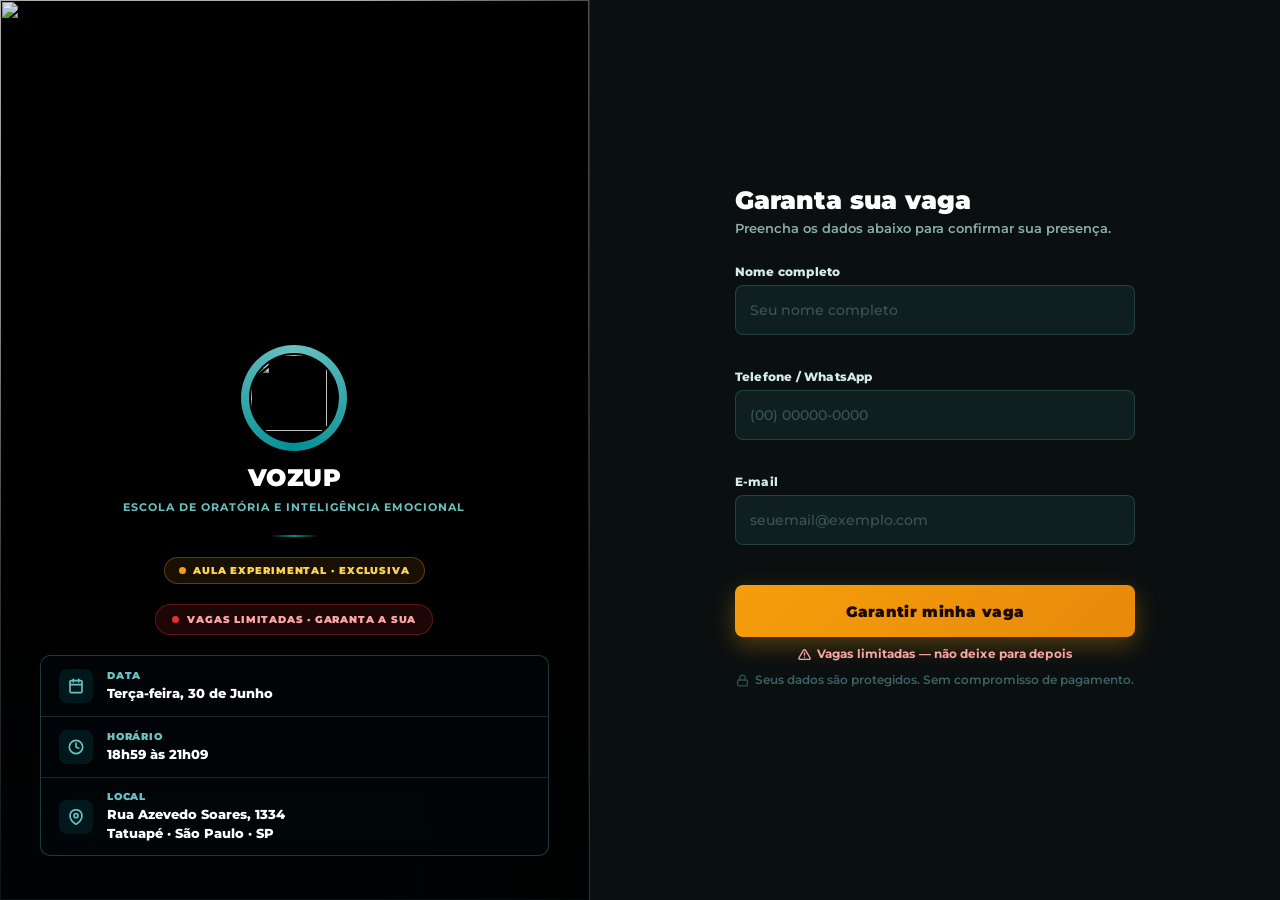
==== index.html @ 1a7ec714 "fix: update domain to vozup-fala.vercel.app in all pages" ====
<!DOCTYPE html>
<html lang="pt-BR">
<head>
  <meta charset="UTF-8" />
  <meta name="viewport" content="width=device-width, initial-scale=1.0" />
  <title>Aula Experimental VOZUP · 30 de Junho</title>
  <meta name="description" content="Garanta sua vaga na aula experimental exclusiva da VOZUP Escola de Oratória. Terça-feira, 30 de Junho · 18h59 às 21h09. Vagas limitadas!" />

  <!-- Open Graph / WhatsApp preview -->
  <meta property="og:type" content="website" />
  <meta property="og:url" content="https://vozup-fala.vercel.app/" />
  <meta property="og:title" content="🎤 Aula Experimental VOZUP · 30 de Junho" />
  <meta property="og:description" content="Vagas limitadas! Terça-feira, 30 de Junho · 18h59 às 21h09 · Rua Azevedo Soares, 1334 — Tatuapé, SP. Garanta sua vaga agora." />
  <meta property="og:image" content="https://vozup-fala.vercel.app/img/fachada.png" />
  <meta property="og:image:type" content="image/png" />
  <meta property="og:image:alt" content="Aula Experimental VOZUP — Escola de Oratória e Inteligência Emocional" />
  <meta property="og:locale" content="pt_BR" />
  <meta property="og:site_name" content="VOZUP" />

  <!-- Twitter Card (WhatsApp também usa) -->
  <meta name="twitter:card" content="summary_large_image" />
  <meta name="twitter:title" content="🎤 Aula Experimental VOZUP · 30 de Junho" />
  <meta name="twitter:description" content="Vagas limitadas! Garanta sua vaga agora." />
  <meta name="twitter:image" content="https://vozup-fala.vercel.app/img/fachada.png" />

  <link rel="icon" href="img/vozup-logo.jpeg" />
  <link rel="apple-touch-icon" href="img/vozup-logo.jpeg" />
  <meta name="theme-color" content="#000000" />
  <link rel="preconnect" href="https://fonts.googleapis.com">
  <link rel="preconnect" href="https://fonts.gstatic.com" crossorigin>
  <link href="https://fonts.googleapis.com/css2?family=Montserrat:wght@400;500;600;700;800;900&display=swap" rel="stylesheet">
  <style>
    :root{
      --primary:#018E95;
      --primary-dark:#007881;
      --primary-light:#6AC1C1;
      --line:rgba(106,193,193,.2);
      --gold:#f59e0b;
      --gold-light:#fcd34d;
      --danger:#e03131;
    }

    *{box-sizing:border-box;-webkit-font-smoothing:antialiased;margin:0;padding:0}

    html,body{height:100%}

    body{
      font-family:'Montserrat',system-ui,-apple-system,'Segoe UI',Roboto,Arial,sans-serif;
      background:#000;
      color:#fff;
      display:flex;
      align-items:stretch;
      min-height:100vh;
    }

    /* ── LEFT PANEL ─────────────────────────────── */
    .panel-left{
      flex:0 0 46%;
      display:flex;
      flex-direction:column;
      align-items:center;
      justify-content:flex-end;
      gap:20px;
      padding:40px 40px 44px;
      position:relative;
      overflow:hidden;
      background:#000;
    }
    .panel-left .bg-photo{
      position:absolute;
      inset:0;
      width:100%;
      height:100%;
      object-fit:cover;
      object-position:center top;
      display:block;
      z-index:0;
    }
    .bg-photo--1{
      animation:fade1 12s ease-in-out infinite;
    }
    .bg-photo--2{
      animation:fade2 12s ease-in-out infinite;
    }
    @keyframes fade1{
      0%,45%{opacity:1}
      55%,100%{opacity:0}
    }
    @keyframes fade2{
      0%,45%{opacity:0}
      55%,100%{opacity:1}
    }
    .panel-left:before{
      content:"";
      position:absolute;
      inset:0;
      z-index:1;
      background:linear-gradient(
        to bottom,
        rgba(0,0,0,.10) 0%,
        rgba(0,0,0,.30) 35%,
        rgba(0,0,0,.72) 65%,
        rgba(0,4,5,.92) 100%
      );
      pointer-events:none;
    }
    .panel-left:after{
      content:"";
      position:absolute;
      inset:0;
      z-index:1;
      background:linear-gradient(
        to right,
        transparent 60%,
        rgba(0,0,0,.55) 100%
      );
      pointer-events:none;
    }
    .panel-left>*{position:relative;z-index:2}

    /* Logo circular */
    .logo-wrap{
      position:relative;
      width:96px;
      height:96px;
      flex-shrink:0;
    }
    .logo-ring{
      position:absolute;
      inset:-5px;
      border-radius:50%;
      background:conic-gradient(var(--primary-light),var(--primary),var(--primary-light));
      animation:spin 8s linear infinite;
    }
    @keyframes spin{to{transform:rotate(360deg)}}
    .logo-bg{
      position:absolute;
      inset:3px;
      border-radius:50%;
      background:#000;
      z-index:1;
    }
    .logo-img{
      position:absolute;
      inset:5px;
      border-radius:50%;
      object-fit:cover;
      width:calc(100% - 10px);
      height:calc(100% - 10px);
      z-index:2;
      display:block;
    }

    /* School name */
    .school-name{
      text-align:center;
    }
    .school-name h1{
      font-size:1.5rem;
      font-weight:900;
      letter-spacing:.5px;
      color:#fff;
      line-height:1;
      margin-bottom:6px;
      text-shadow:0 2px 12px rgba(0,0,0,.8);
    }
    .school-name span{
      font-size:.7rem;
      font-weight:700;
      color:var(--primary-light);
      text-transform:uppercase;
      letter-spacing:1px;
      text-shadow:0 1px 6px rgba(0,0,0,.9);
    }

    /* Divider */
    .divider{
      width:48px;
      height:2px;
      background:linear-gradient(90deg,transparent,var(--primary),transparent);
    }

    /* Event badge */
    .event-badge{
      display:inline-flex;
      align-items:center;
      gap:7px;
      padding:6px 14px;
      border:1px solid rgba(245,158,11,.32);
      border-radius:999px;
      background:rgba(245,158,11,.10);
      color:var(--gold-light);
      font-size:.64rem;
      font-weight:900;
      letter-spacing:.9px;
      text-transform:uppercase;
    }
    .event-badge:before{
      content:"";
      width:7px;height:7px;
      border-radius:50%;
      background:var(--gold);
      flex-shrink:0;
    }

    /* Event details list */
    .event-details{
      width:100%;
      display:flex;
      flex-direction:column;
      gap:0;
      border:1px solid rgba(106,193,193,.28);
      border-radius:10px;
      overflow:hidden;
      background:rgba(0,8,10,.62);
      backdrop-filter:blur(12px);
      -webkit-backdrop-filter:blur(12px);
    }
    .event-row{
      display:flex;
      align-items:center;
      gap:14px;
      padding:13px 18px;
      border-bottom:1px solid var(--line);
    }
    .event-row:last-child{border-bottom:0}
    .event-icon{
      width:34px;height:34px;
      border-radius:8px;
      background:rgba(1,142,149,.15);
      display:grid;
      place-items:center;
      flex-shrink:0;
      color:var(--primary-light);
    }
    .event-row-text small{
      display:block;
      color:var(--primary-light);
      font-size:.6rem;
      font-weight:900;
      text-transform:uppercase;
      letter-spacing:.8px;
      margin-bottom:2px;
    }
    .event-row-text strong{
      color:#fff;
      font-size:.84rem;
      font-weight:800;
      line-height:1.25;
    }

    /* ── RIGHT PANEL ─────────────────────────────── */
    .panel-right{
      flex:1;
      display:flex;
      flex-direction:column;
      align-items:center;
      justify-content:center;
      padding:48px 40px;
      background:#0a0f10;
      border-left:1px solid var(--line);
    }

    .form-wrap{
      width:100%;
      max-width:400px;
    }

    .form-header{
      margin-bottom:28px;
    }
    .form-header h2{
      font-size:1.55rem;
      font-weight:900;
      color:#fff;
      line-height:1.1;
      margin-bottom:6px;
    }
    .form-header p{
      color:#8aaeaf;
      font-size:.82rem;
      font-weight:600;
    }

    .fields{display:flex;flex-direction:column;gap:14px}

    .field{display:flex;flex-direction:column;gap:6px}
    .field label{
      color:#d4eaeb;
      font-size:.78rem;
      font-weight:800;
      letter-spacing:.2px;
    }
    .field input{
      width:100%;
      height:50px;
      border:1.5px solid rgba(106,193,193,.22);
      border-radius:8px;
      background:#0f1e1f;
      color:#fff;
      padding:0 14px;
      font:inherit;
      font-size:.88rem;
      font-weight:600;
      transition:border-color .18s,box-shadow .18s;
      outline:none;
    }
    .field input::placeholder{color:#3a5658;font-weight:500}
    .field input:focus{
      border-color:var(--primary);
      box-shadow:0 0 0 3px rgba(1,142,149,.18);
      background:#0d1a1b;
    }
    .field-error{
      min-height:14px;
      color:var(--danger);
      font-size:.7rem;
      font-weight:800;
    }

    .btn-submit{
      width:100%;
      margin-top:20px;
      appearance:none;
      border:none;
      border-radius:8px;
      background:linear-gradient(135deg,var(--gold),#e8890a);
      color:#1a0a00;
      cursor:pointer;
      height:52px;
      padding:0 22px;
      font:inherit;
      font-weight:900;
      font-size:.95rem;
      letter-spacing:.3px;
      transition:transform .18s,box-shadow .18s,filter .18s;
      box-shadow:0 8px 24px rgba(245,158,11,.32);
    }
    .btn-submit:hover:not(:disabled){
      transform:translateY(-2px);
      box-shadow:0 14px 32px rgba(245,158,11,.42);
      filter:brightness(1.06);
    }
    .btn-submit:active:not(:disabled){transform:translateY(0)}
    .btn-submit:disabled{opacity:.6;cursor:not-allowed}

    .form-note{
      margin-top:12px;
      color:#3d6062;
      font-size:.72rem;
      font-weight:600;
      text-align:center;
      display:flex;
      align-items:center;
      justify-content:center;
      gap:6px;
    }
    .form-note svg{flex-shrink:0;color:#2d5052}

    .status-msg{
      min-height:16px;
      margin-top:10px;
      font-size:.76rem;
      font-weight:800;
      color:var(--primary-light);
      text-align:center;
    }

    /* Success state */
    .success-block{
      display:none;
      text-align:center;
      padding:8px 0;
    }
    .success-block.visible{display:block}
    .success-icon{
      width:64px;height:64px;
      border-radius:50%;
      background:linear-gradient(135deg,var(--primary),var(--primary-dark));
      display:flex;align-items:center;justify-content:center;
      margin:0 auto 18px;
      box-shadow:0 12px 32px rgba(1,142,149,.38);
    }
    .success-icon svg{color:#fff}
    .success-block h3{
      color:#fff;
      font-size:1.3rem;
      font-weight:900;
      margin-bottom:10px;
    }
    .success-block p{
      color:#8aaeaf;
      font-size:.84rem;
      font-weight:600;
      line-height:1.6;
    }

    /* Vagas badge */
    .vagas-badge{
      display:inline-flex;
      align-items:center;
      gap:8px;
      padding:8px 16px;
      border:1px solid rgba(224,49,49,.35);
      border-radius:999px;
      background:rgba(224,49,49,.12);
      color:#fca5a5;
      font-size:.65rem;
      font-weight:900;
      letter-spacing:.8px;
      text-transform:uppercase;
    }
    .vagas-badge .dot{
      width:7px;height:7px;
      border-radius:50%;
      background:#e03131;
      flex-shrink:0;
      animation:pulse 1.4s ease-in-out infinite;
    }
    @keyframes pulse{
      0%,100%{opacity:1;transform:scale(1)}
      50%{opacity:.5;transform:scale(.7)}
    }

    /* Urgency note near button */
    .urgency-note{
      display:flex;
      align-items:center;
      justify-content:center;
      gap:6px;
      margin-top:10px;
      color:#fca5a5;
      font-size:.72rem;
      font-weight:700;
      letter-spacing:.1px;
    }
    .urgency-note svg{flex-shrink:0}

    /* ── RESPONSIVE ──────────────────────────────── */
    @media(max-width:860px){
      body{flex-direction:column;align-items:stretch;min-height:100vh;height:auto}
      .panel-left{
        flex:none;
        padding:32px 24px 28px;
        gap:18px;
        min-height:320px;
        justify-content:flex-end;
      }
      .panel-left .bg-photo{object-position:center 30%}
      .logo-wrap{width:80px;height:80px}
      .logo-img{inset:4px;width:calc(100% - 8px);height:calc(100% - 8px)}
      .school-name h1{font-size:1.2rem}
      .event-details{display:grid;grid-template-columns:1fr 1fr}
      .event-row{border-bottom:0;border-right:1px solid var(--line)}
      .event-row:last-child{border-right:0;grid-column:1/-1;border-top:1px solid var(--line)}
      .panel-right{
        flex:none;
        padding:32px 24px 40px;
        border-left:0;
        border-top:1px solid var(--line);
      }
      .form-header h2{font-size:1.3rem}
    }

    @media(max-width:500px){
      .panel-left{padding:28px 20px 24px;gap:16px}
      .event-details{grid-template-columns:1fr}
      .event-row{border-right:0;border-bottom:1px solid var(--line)}
      .event-row:last-child{border-top:0;grid-column:auto}
      .panel-right{padding:28px 20px 36px}
    }
  </style>
</head>
<body>

  <!-- ── LEFT: branding + event info ─────────────── -->
  <aside class="panel-left">

    <img class="bg-photo bg-photo--1" src="img/fachada.png" alt="" aria-hidden="true" />
    <img class="bg-photo bg-photo--2" src="img/fachada-angular.png" alt="" aria-hidden="true" />

    <div class="logo-wrap" aria-hidden="true">
      <div class="logo-ring"></div>
      <div class="logo-bg"></div>
      <img class="logo-img" src="img/vozup-logo.jpeg" alt="" />
    </div>

    <div class="school-name">
      <h1>VOZUP</h1>
      <span>Escola de Oratória e Inteligência Emocional</span>
    </div>

    <div class="divider" aria-hidden="true"></div>

    <div class="event-badge">Aula Experimental · Exclusiva</div>

    <div class="vagas-badge">
      <span class="dot"></span>
      Vagas limitadas · Garanta a sua
    </div>

    <div class="event-details">
      <div class="event-row">
        <div class="event-icon" aria-hidden="true">
          <svg width="16" height="16" viewBox="0 0 24 24" fill="none" stroke="currentColor" stroke-width="2.5" stroke-linecap="round" stroke-linejoin="round"><rect x="3" y="4" width="18" height="18" rx="2"/><line x1="16" y1="2" x2="16" y2="6"/><line x1="8" y1="2" x2="8" y2="6"/><line x1="3" y1="10" x2="21" y2="10"/></svg>
        </div>
        <div class="event-row-text">
          <small>Data</small>
          <strong>Terça-feira, 30 de Junho</strong>
        </div>
      </div>
      <div class="event-row">
        <div class="event-icon" aria-hidden="true">
          <svg width="16" height="16" viewBox="0 0 24 24" fill="none" stroke="currentColor" stroke-width="2.5" stroke-linecap="round" stroke-linejoin="round"><circle cx="12" cy="12" r="10"/><polyline points="12 6 12 12 16 14"/></svg>
        </div>
        <div class="event-row-text">
          <small>Horário</small>
          <strong>18h59 às 21h09</strong>
        </div>
      </div>
      <div class="event-row">
        <div class="event-icon" aria-hidden="true">
          <svg width="16" height="16" viewBox="0 0 24 24" fill="none" stroke="currentColor" stroke-width="2.5" stroke-linecap="round" stroke-linejoin="round"><path d="M21 10c0 7-9 13-9 13s-9-6-9-13a9 9 0 0 1 18 0z"/><circle cx="12" cy="10" r="3"/></svg>
        </div>
        <div class="event-row-text">
          <small>Local</small>
          <strong>Rua Azevedo Soares, 1334<br>Tatuapé · São Paulo · SP</strong>
        </div>
      </div>
    </div>

  </aside>

  <!-- ── RIGHT: form ───────────────────────────────── -->
  <main class="panel-right">
    <div class="form-wrap">

      <div id="successBlock" class="success-block" role="status" aria-live="polite">
        <div class="success-icon">
          <svg width="28" height="28" viewBox="0 0 24 24" fill="none" stroke="currentColor" stroke-width="3" stroke-linecap="round" stroke-linejoin="round" aria-hidden="true"><polyline points="20 6 9 17 4 12"/></svg>
        </div>
        <h3>Vaga reservada!</h3>
        <p>Em breve a equipe da VOZUP entrará em contato pelo WhatsApp com todos os detalhes da aula.</p>
      </div>

      <div class="form-header">
        <h2>Garanta sua vaga</h2>
        <p>Preencha os dados abaixo para confirmar sua presença.</p>
      </div>

      <form id="regForm" novalidate>
        <div class="fields">
          <div class="field">
            <label for="nome">Nome completo</label>
            <input id="nome" name="nome" type="text" placeholder="Seu nome completo" autocomplete="name" required />
            <span class="field-error" data-for="nome"></span>
          </div>

          <div class="field">
            <label for="telefone">Telefone / WhatsApp</label>
            <input id="telefone" name="telefone" type="tel" inputmode="numeric" placeholder="(00) 00000-0000" autocomplete="tel" required />
            <span class="field-error" data-for="telefone"></span>
          </div>

          <div class="field">
            <label for="email">E-mail</label>
            <input id="email" name="email" type="email" inputmode="email" placeholder="seuemail@exemplo.com" autocomplete="email" required />
            <span class="field-error" data-for="email"></span>
          </div>
        </div>

        <button type="submit" class="btn-submit" id="submitBtn">Garantir minha vaga</button>

        <div class="urgency-note">
          <svg width="13" height="13" viewBox="0 0 24 24" fill="none" stroke="currentColor" stroke-width="2.5" stroke-linecap="round" stroke-linejoin="round" aria-hidden="true"><path d="M10.29 3.86L1.82 18a2 2 0 0 0 1.71 3h16.94a2 2 0 0 0 1.71-3L13.71 3.86a2 2 0 0 0-3.42 0z"/><line x1="12" y1="9" x2="12" y2="13"/><line x1="12" y1="17" x2="12.01" y2="17"/></svg>
          Vagas limitadas — não deixe para depois
        </div>

        <p class="form-note">
          <svg width="13" height="13" viewBox="0 0 24 24" fill="none" stroke="currentColor" stroke-width="2.5" stroke-linecap="round" stroke-linejoin="round" aria-hidden="true"><rect x="3" y="11" width="18" height="11" rx="2"/><path d="M7 11V7a5 5 0 0 1 10 0v4"/></svg>
          Seus dados são protegidos. Sem compromisso de pagamento.
        </p>

        <div class="status-msg" id="statusMsg" role="status" aria-live="polite"></div>
      </form>

    </div>
  </main>

  <script>
    const API_ENDPOINT = '/api/inscricao';

    const form       = document.getElementById('regForm');
    const submitBtn  = document.getElementById('submitBtn');
    const statusMsg  = document.getElementById('statusMsg');
    const successBlock = document.getElementById('successBlock');

    document.getElementById('telefone').addEventListener('input', function(){
      const d = this.value.replace(/\D+/g,'').slice(0,11);
      if(d.length > 10)      this.value = `(${d.slice(0,2)}) ${d.slice(2,7)}-${d.slice(7)}`;
      else if(d.length > 6)  this.value = `(${d.slice(0,2)}) ${d.slice(2,6)}-${d.slice(6)}`;
      else if(d.length > 2)  this.value = `(${d.slice(0,2)}) ${d.slice(2)}`;
      else                   this.value = d ? `(${d}` : '';
    });

    function clearErrors(){
      form.querySelectorAll('.field-error').forEach(el => el.textContent = '');
    }
    function setError(name, msg){
      const el = form.querySelector(`.field-error[data-for="${name}"]`);
      if(el) el.textContent = msg;
    }

    function validate(){
      clearErrors();
      let ok = true;
      const nome = form.nome.value.trim();
      if(!nome){ setError('nome','Campo obrigatório.'); ok=false; }
      else if(nome.split(/\s+/).filter(Boolean).length < 2){ setError('nome','Informe seu nome completo.'); ok=false; }

      const digits = form.telefone.value.replace(/\D+/g,'');
      if(!digits){ setError('telefone','Campo obrigatório.'); ok=false; }
      else if(digits.length < 10 || digits.length > 11){ setError('telefone','Informe um número válido com DDD.'); ok=false; }

      const email = form.email.value.trim();
      if(!email){ setError('email','Campo obrigatório.'); ok=false; }
      else if(!/^[^\s@]+@[^\s@]+\.[^\s@]+$/.test(email)){ setError('email','Informe um e-mail válido.'); ok=false; }
      return ok;
    }

    function toTitleCase(str){
      const lc = new Set(['da','de','do','das','dos','e','em','na','no','nas','nos']);
      return str.trim().toLowerCase().split(/\s+/).filter(Boolean)
        .map((w,i)=>(i>0&&lc.has(w))?w:w[0].toUpperCase()+w.slice(1)).join(' ');
    }

    function getClientId(){
      const k='vozup:clientId';
      let id=sessionStorage.getItem(k);
      if(!id){ id=crypto.randomUUID?crypto.randomUUID():`id-${Date.now()}-${Math.random().toString(36).slice(2)}`; sessionStorage.setItem(k,id); }
      return id;
    }

    form.addEventListener('submit', async e => {
      e.preventDefault();
      if(!validate()) return;
      submitBtn.disabled = true;
      submitBtn.textContent = 'Enviando...';
      statusMsg.textContent = '';

      const payload = {
        nome: toTitleCase(form.nome.value),
        telefone: form.telefone.value.replace(/\D+/g,''),
        email: form.email.value.trim().toLowerCase(),
        nome_evento: 'Aula Experimental VOZUP',
        escola: 'VOZUP - Escola de Oratória e Inteligência Emocional',
        modalidade: 'Aula experimental · exclusiva · presencial',
        data: 'Terça-feira, 30 de Junho · 18h59 às 21h09',
        local: 'Rua Azevedo Soares, 1334 - Tatuapé, São Paulo - SP',
        origem: 'Aula Experimental',
        clientId: getClientId(),
        timestamp: new Date().toISOString(),
        page: location.href,
        _final: true
      };

      try{
        const res = await fetch(API_ENDPOINT,{method:'POST',headers:{'Content-Type':'application/json'},body:JSON.stringify(payload)});
        if(!res.ok) throw new Error('Falha');
        form.closest('.form-wrap').querySelector('.form-header').hidden = true;
        form.hidden = true;
        successBlock.classList.add('visible');
        sessionStorage.removeItem('vozup:clientId');
      } catch(err){
        console.warn(err);
        statusMsg.textContent = 'Não foi possível enviar. Tente novamente.';
        statusMsg.style.color = '#f87171';
        submitBtn.disabled = false;
        submitBtn.textContent = 'Garantir minha vaga';
      }
    });
  </script>

</body>
</html>
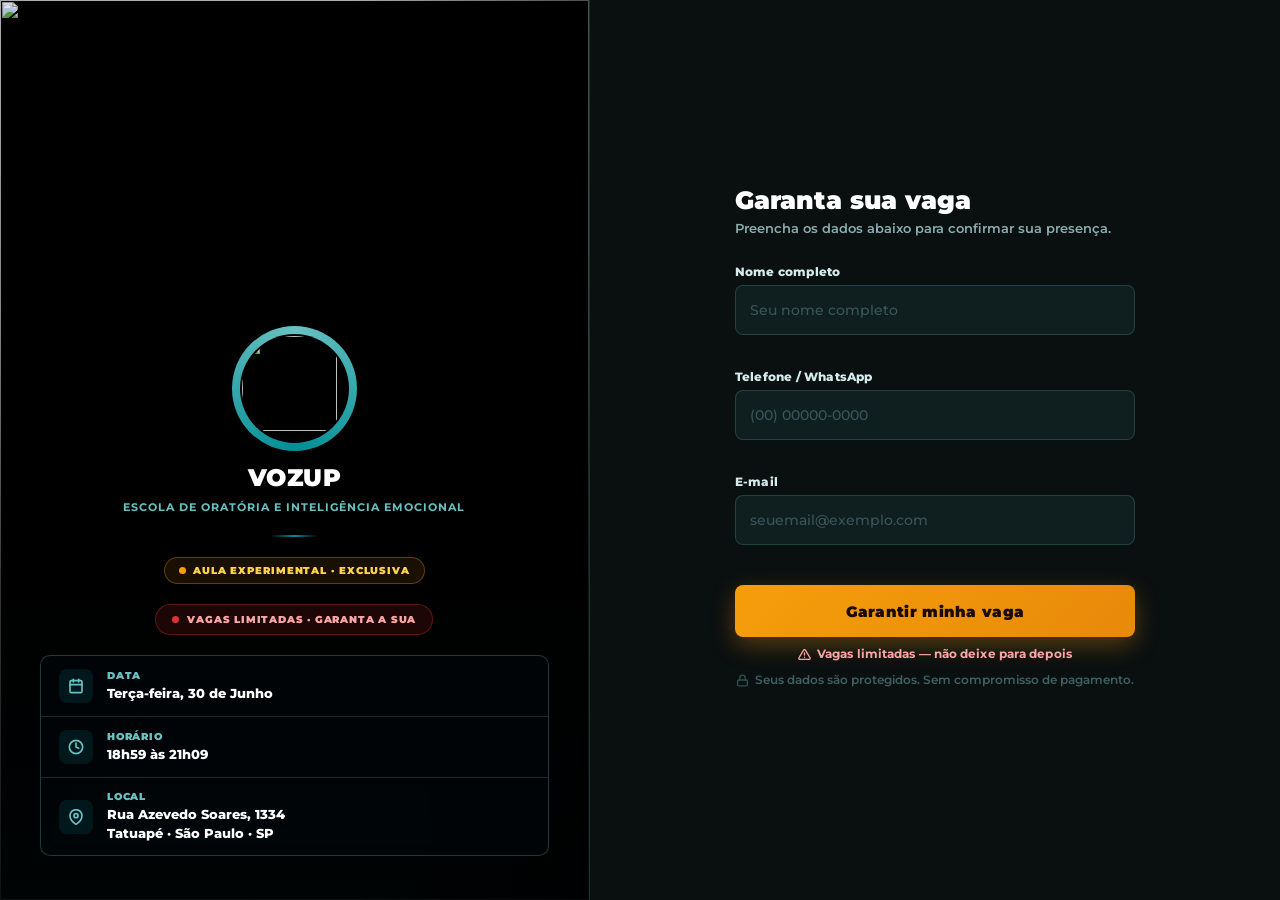
==== commit f2a26835: "Aumenta em ~20% todos os logos VozUP (header e rodapé, páginas A/B/home) Co-Authored-By: Claude Sonn" ====
--- a/index.html
+++ b/index.html
@@ -121,8 +121,8 @@
     /* Logo circular */
     .logo-wrap{
       position:relative;
-      width:96px;
-      height:96px;
+      width:115px;
+      height:115px;
       flex-shrink:0;
     }
     .logo-ring{
@@ -447,7 +447,7 @@
         justify-content:flex-end;
       }
       .panel-left .bg-photo{object-position:center 30%}
-      .logo-wrap{width:80px;height:80px}
+      .logo-wrap{width:96px;height:96px}
       .logo-img{inset:4px;width:calc(100% - 8px);height:calc(100% - 8px)}
       .school-name h1{font-size:1.2rem}
       .event-details{display:grid;grid-template-columns:1fr 1fr}
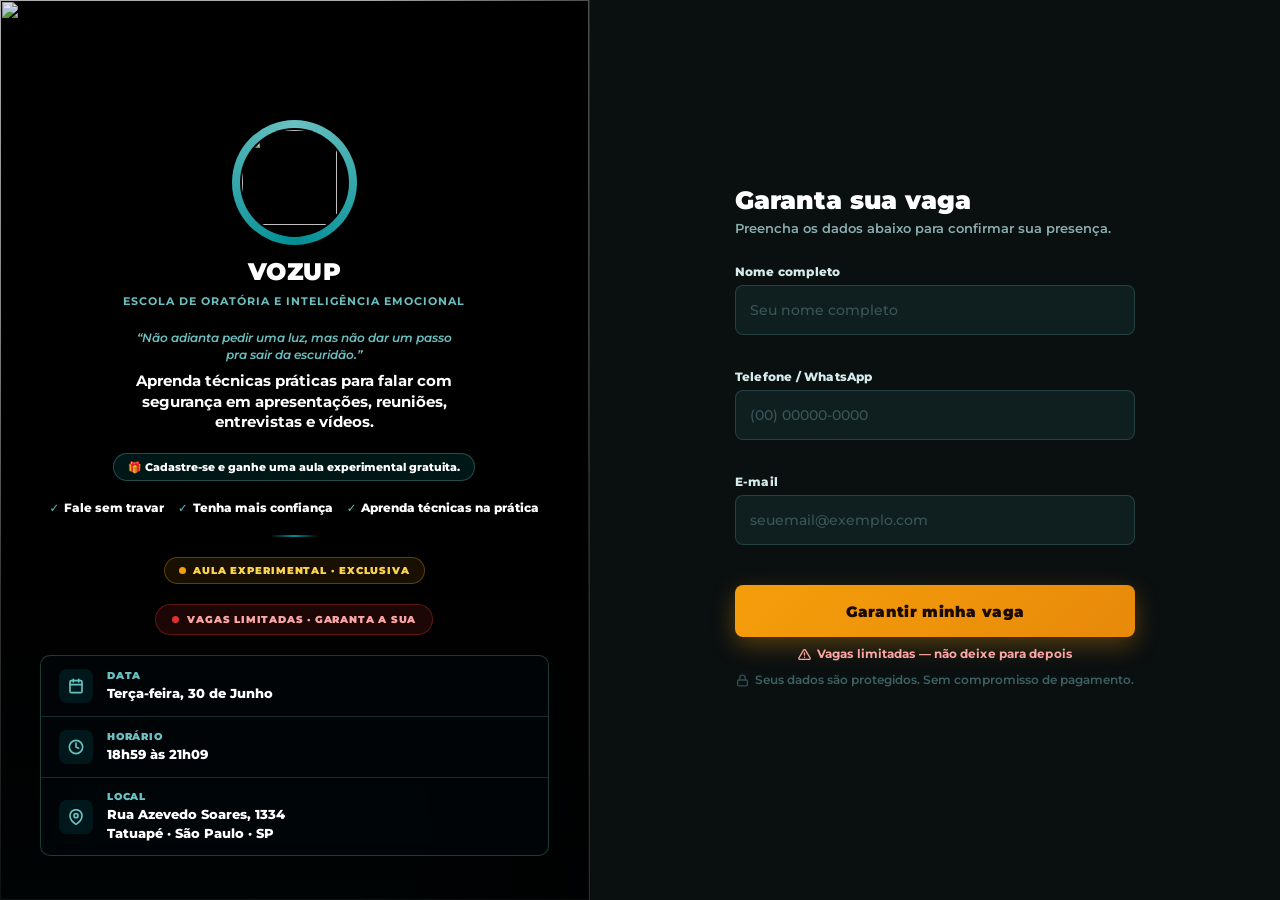
==== commit 13ad4561: "feat: Microsoft Clarity (mapa de calor e gravacao de sessoes) Loader /clarity.js com tags de produto" ====
--- a/index.html
+++ b/index.html
@@ -3,6 +3,8 @@
 <head>
   <meta charset="UTF-8" />
   <meta name="viewport" content="width=device-width, initial-scale=1.0" />
+  <!-- Microsoft Clarity (mapa de calor/gravacoes) — ver clarity.js na raiz -->
+  <script defer src="/clarity.js"></script>
   <title>Aula Experimental VOZUP · 30 de Junho</title>
   <meta name="description" content="Garanta sua vaga na aula experimental exclusiva da VOZUP Escola de Oratória. Terça-feira, 30 de Junho · 18h59 às 21h09. Vagas limitadas!" />
 
@@ -171,6 +173,67 @@
       text-transform:uppercase;
       letter-spacing:1px;
       text-shadow:0 1px 6px rgba(0,0,0,.9);
+    }
+
+    /* Hero copy: tagline + benefit (3-second pitch) */
+    .hero-copy{
+      text-align:center;
+      max-width:320px;
+    }
+    .hero-tagline{
+      font-size:.76rem;
+      font-style:italic;
+      font-weight:600;
+      color:var(--primary-light);
+      line-height:1.4;
+      margin-bottom:8px;
+      text-shadow:0 1px 6px rgba(0,0,0,.9);
+    }
+    .hero-benefit{
+      font-size:.92rem;
+      font-weight:700;
+      color:#fff;
+      line-height:1.4;
+      text-shadow:0 2px 10px rgba(0,0,0,.85);
+    }
+
+    /* Gift badge */
+    .gift-badge{
+      display:inline-flex;
+      align-items:center;
+      gap:6px;
+      padding:6px 14px;
+      border:1px solid rgba(106,193,193,.32);
+      border-radius:999px;
+      background:rgba(1,142,149,.16);
+      color:#fff;
+      font-size:.68rem;
+      font-weight:800;
+      text-align:center;
+    }
+
+    /* Quick benefits (3 checkmarks) */
+    .quick-benefits{
+      display:flex;
+      flex-wrap:wrap;
+      justify-content:center;
+      gap:7px 14px;
+      list-style:none;
+    }
+    .quick-benefits li{
+      display:flex;
+      align-items:center;
+      gap:5px;
+      font-size:.72rem;
+      font-weight:800;
+      color:#fff;
+      text-shadow:0 1px 6px rgba(0,0,0,.9);
+      white-space:nowrap;
+    }
+    .quick-benefits li:before{
+      content:"✓";
+      color:var(--primary-light);
+      font-weight:900;
     }
 
     /* Divider */
@@ -490,6 +553,19 @@
       <span>Escola de Oratória e Inteligência Emocional</span>
     </div>
 
+    <div class="hero-copy">
+      <p class="hero-tagline">&ldquo;Não adianta pedir uma luz, mas não dar um passo pra sair da escuridão.&rdquo;</p>
+      <p class="hero-benefit">Aprenda técnicas práticas para falar com segurança em apresentações, reuniões, entrevistas e vídeos.</p>
+    </div>
+
+    <div class="gift-badge">🎁 Cadastre-se e ganhe uma aula experimental gratuita.</div>
+
+    <ul class="quick-benefits">
+      <li>Fale sem travar</li>
+      <li>Tenha mais confiança</li>
+      <li>Aprenda técnicas na prática</li>
+    </ul>
+
     <div class="divider" aria-hidden="true"></div>
 
     <div class="event-badge">Aula Experimental · Exclusiva</div>
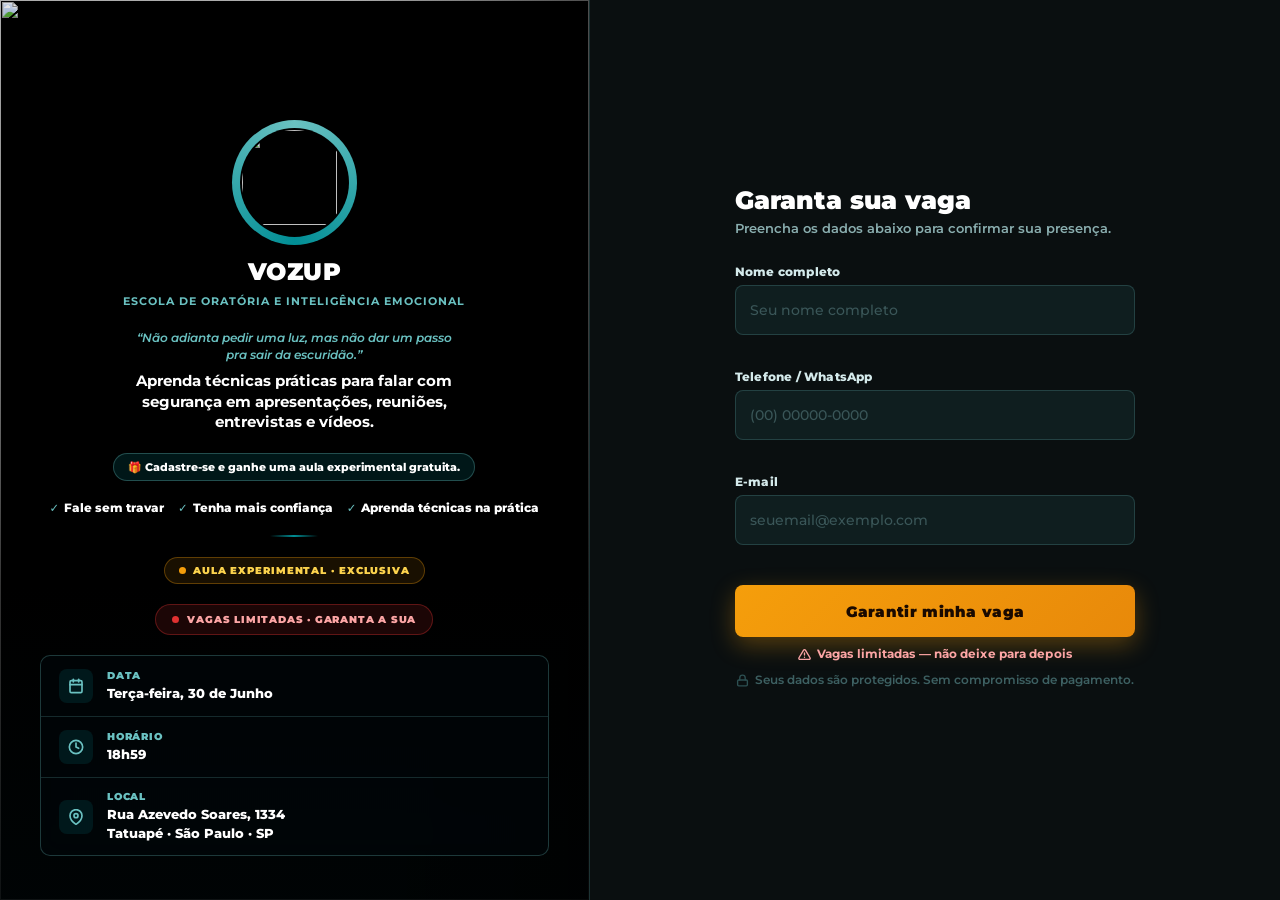
==== commit 042697f8: "feat: sobe o formulario para logo abaixo do video nos panfletos A e B O bloco de beneficios ficava e" ====
--- a/index.html
+++ b/index.html
@@ -6,13 +6,13 @@
   <!-- Microsoft Clarity (mapa de calor/gravacoes) — ver clarity.js na raiz -->
   <script defer src="/clarity.js"></script>
   <title>Aula Experimental VOZUP · 30 de Junho</title>
-  <meta name="description" content="Garanta sua vaga na aula experimental exclusiva da VOZUP Escola de Oratória. Terça-feira, 30 de Junho · 18h59 às 21h09. Vagas limitadas!" />
+  <meta name="description" content="Garanta sua vaga na aula experimental exclusiva da VOZUP Escola de Oratória. Terça-feira, 30 de Junho · 18h59. Vagas limitadas!" />
 
   <!-- Open Graph / WhatsApp preview -->
   <meta property="og:type" content="website" />
   <meta property="og:url" content="https://vozup-fala.vercel.app/" />
   <meta property="og:title" content="🎤 Aula Experimental VOZUP · 30 de Junho" />
-  <meta property="og:description" content="Vagas limitadas! Terça-feira, 30 de Junho · 18h59 às 21h09 · Rua Azevedo Soares, 1334 — Tatuapé, SP. Garanta sua vaga agora." />
+  <meta property="og:description" content="Vagas limitadas! Terça-feira, 30 de Junho · 18h59 · Rua Azevedo Soares, 1334 — Tatuapé, SP. Garanta sua vaga agora." />
   <meta property="og:image" content="https://vozup-fala.vercel.app/img/fachada.png" />
   <meta property="og:image:type" content="image/png" />
   <meta property="og:image:alt" content="Aula Experimental VOZUP — Escola de Oratória e Inteligência Emocional" />
@@ -25,8 +25,9 @@
   <meta name="twitter:description" content="Vagas limitadas! Garanta sua vaga agora." />
   <meta name="twitter:image" content="https://vozup-fala.vercel.app/img/fachada.png" />
 
-  <link rel="icon" href="img/vozup-logo.jpeg" />
-  <link rel="apple-touch-icon" href="img/vozup-logo.jpeg" />
+  <link rel="icon" type="image/svg+xml" sizes="any" href="/favicon.svg" />
+  <link rel="icon" type="image/jpeg" sizes="1080x1080" href="/img/vozup-logo.jpeg" />
+  <link rel="apple-touch-icon" sizes="180x180" href="/img/vozup-logo.jpeg" />
   <meta name="theme-color" content="#000000" />
   <link rel="preconnect" href="https://fonts.googleapis.com">
   <link rel="preconnect" href="https://fonts.gstatic.com" crossorigin>
@@ -591,7 +592,7 @@
         </div>
         <div class="event-row-text">
           <small>Horário</small>
-          <strong>18h59 às 21h09</strong>
+          <strong>18h59</strong>
         </div>
       </div>
       <div class="event-row">
@@ -731,7 +732,7 @@
         nome_evento: 'Aula Experimental VOZUP',
         escola: 'VOZUP - Escola de Oratória e Inteligência Emocional',
         modalidade: 'Aula experimental · exclusiva · presencial',
-        data: 'Terça-feira, 30 de Junho · 18h59 às 21h09',
+        data: 'Terça-feira, 30 de Junho · 18h59',
         local: 'Rua Azevedo Soares, 1334 - Tatuapé, São Paulo - SP',
         origem: 'Aula Experimental',
         clientId: getClientId(),
